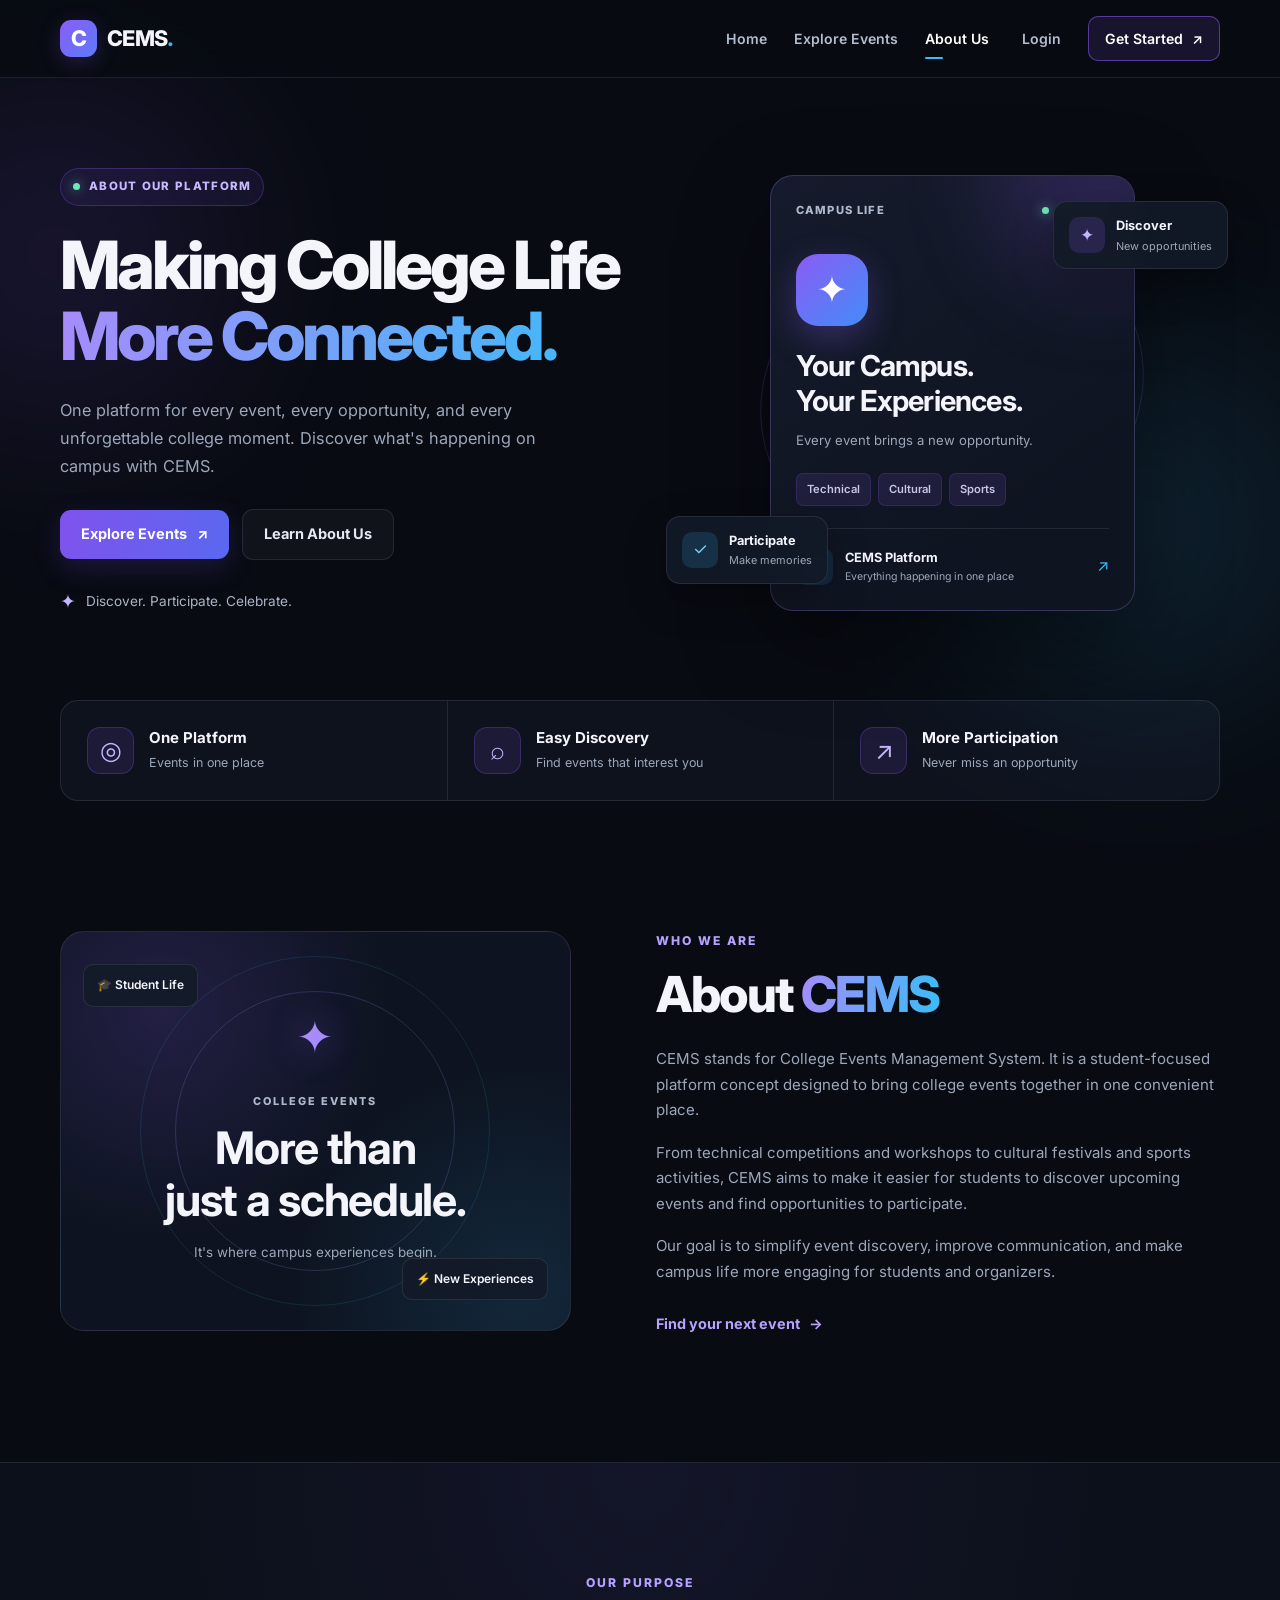
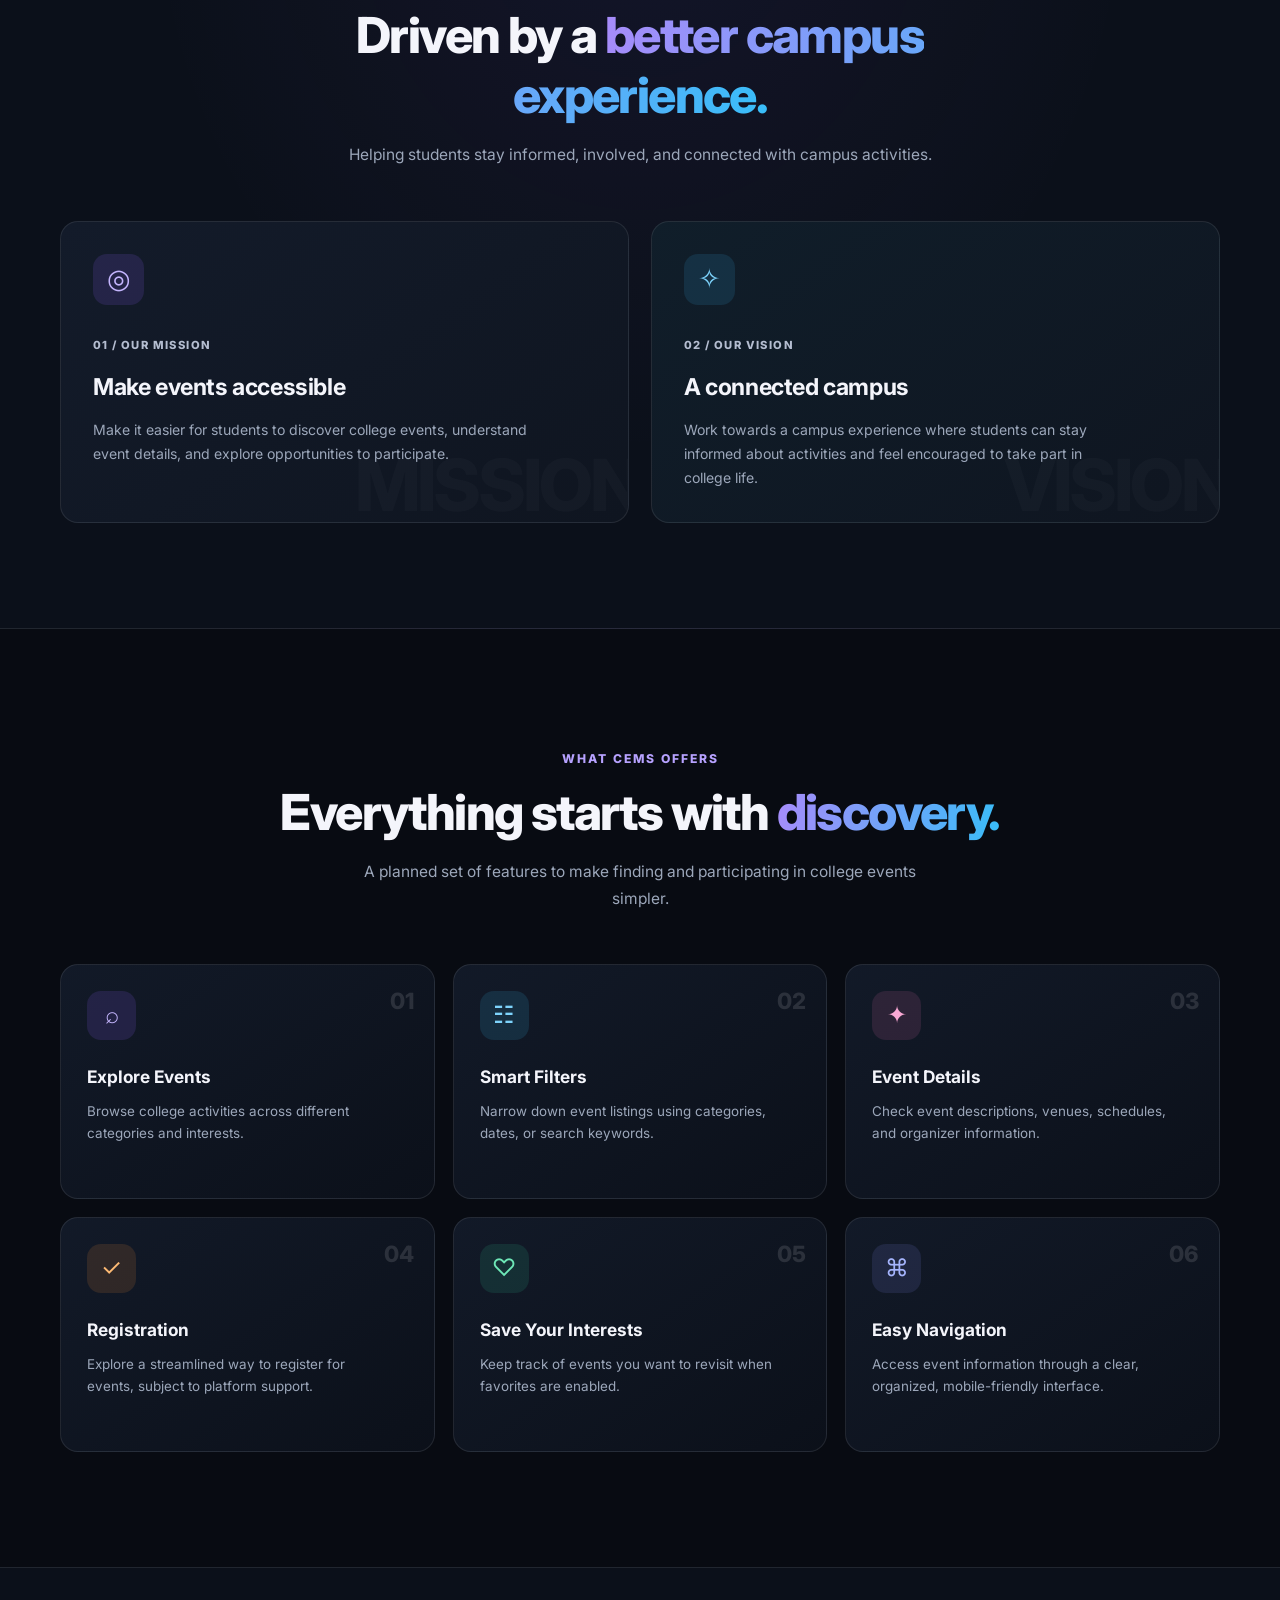
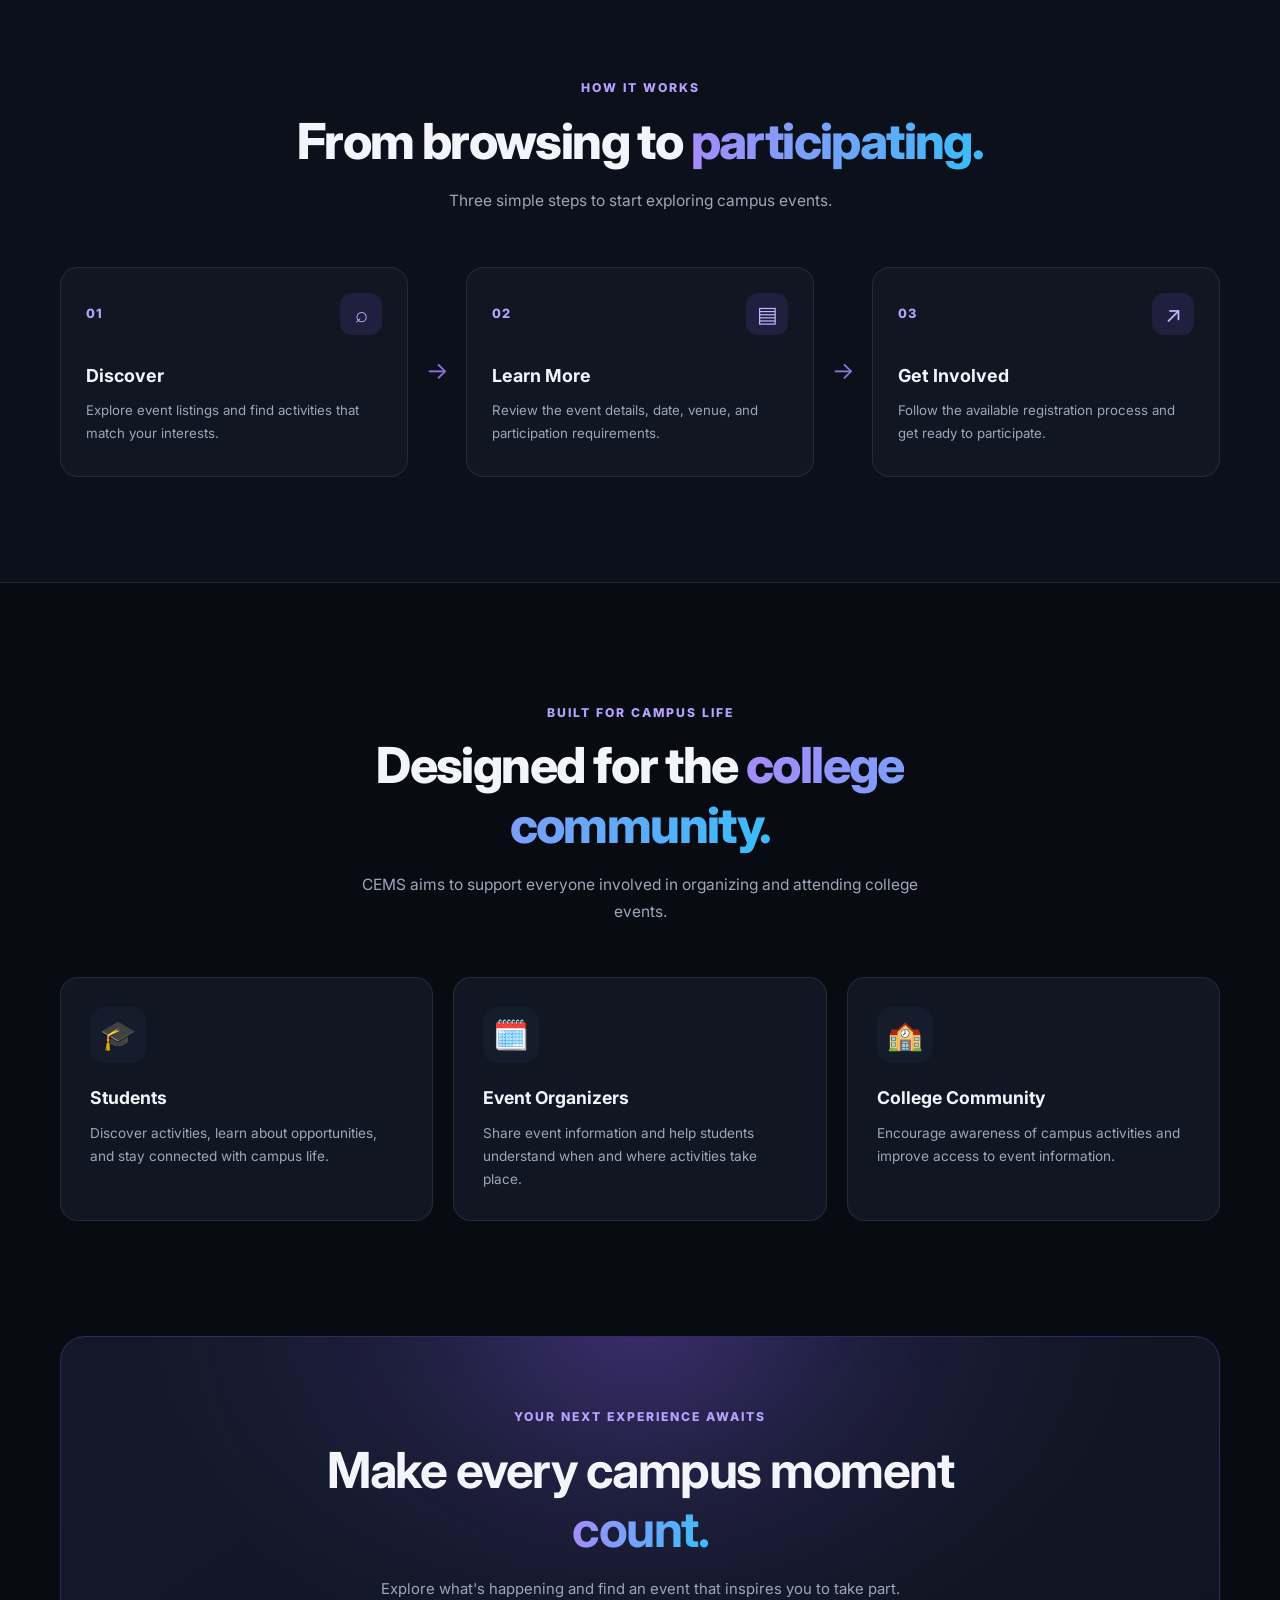
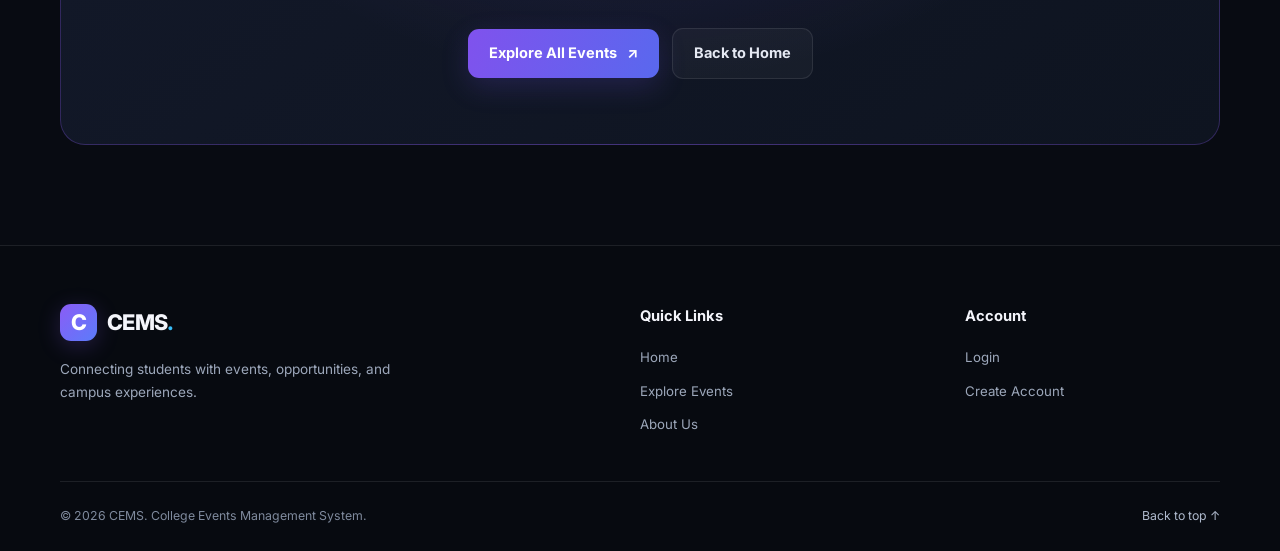
==== frontend/about.html @ 25d93b2e "Initial commit: CampusConnect CEMS" ====
<!DOCTYPE html>
<html lang="en">
<head>
    <meta charset="UTF-8">
    <meta name="viewport" content="width=device-width, initial-scale=1.0">

    <title>About Us | CEMS</title>
    <meta name="description" content="Learn about CEMS, the College Events Management System designed to make discovering and managing college events easier.">

    <link rel="preconnect" href="https://fonts.googleapis.com">
    <link rel="preconnect" href="https://fonts.gstatic.com" crossorigin>
    <link href="https://fonts.googleapis.com/css2?family=Inter:wght@400;500;600;700;800&display=swap" rel="stylesheet">

    <link rel="stylesheet" href="assets/css/about.css">
    <script src="assets/js/about.js" defer></script>
</head>

<body>

    <!-- NAVBAR -->
    <header class="navbar">
        <a href="index.html" class="brand">
            <span class="brand-icon">C</span>
            <span>CEMS<span class="brand-dot">.</span></span>
        </a>

        <button class="menu-toggle" id="menuToggle"
                aria-label="Open navigation menu"
                aria-expanded="false"
                aria-controls="navLinks">
            <span></span>
            <span></span>
            <span></span>
        </button>

        <nav class="nav-links" id="navLinks">
            <a href="index.html">Home</a>
            <a href="event.html">Explore Events</a>
            <a href="about.html" class="active">About Us</a>
            <a href="login.html" class="nav-login">Login</a>
            <a href="login.html" class="nav-register">Get Started <span>↗</span></a>
        </nav>
    </header>


    <main>

        <!-- HERO SECTION -->
        <section class="about-hero">
            <div class="hero-glow glow-one"></div>
            <div class="hero-glow glow-two"></div>

            <div class="hero-content reveal">
                <span class="eyebrow">
                    <span class="status-dot"></span>
                    ABOUT OUR PLATFORM
                </span>

                <h1>
                    Making College Life
                    <span class="gradient-text">More Connected.</span>
                </h1>

                <p>
                    One platform for every event, every opportunity,
                    and every unforgettable college moment.
                    Discover what's happening on campus with CEMS.
                </p>

                <div class="hero-buttons">
                    <a href="event.html" class="btn btn-primary">
                        Explore Events <span>↗</span>
                    </a>

                    <a href="#our-mission" class="btn btn-secondary">
                        Learn About Us
                    </a>
                </div>

                <div class="hero-note">
                    <span class="note-icon">✦</span>
                    Discover. Participate. Celebrate.
                </div>
            </div>

            <div class="hero-visual reveal">
                <div class="visual-orbit orbit-one"></div>
                <div class="visual-orbit orbit-two"></div>

                <div class="visual-main-card">
                    <div class="visual-card-top">
                        <span class="mini-label">CAMPUS LIFE</span>
                        <span class="live-badge">
                            <span></span> EXPLORE
                        </span>
                    </div>

                    <div class="visual-symbol">✦</div>

                    <h2>Your Campus.<br>Your Experiences.</h2>
                    <p>Every event brings a new opportunity.</p>

                    <div class="visual-tags">
                        <span>Technical</span>
                        <span>Cultural</span>
                        <span>Sports</span>
                    </div>

                    <div class="visual-card-bottom">
                        <span class="bottom-icon">C</span>
                        <div>
                            <strong>CEMS Platform</strong>
                            <small>Everything happening in one place</small>
                        </div>
                        <span class="bottom-arrow">↗</span>
                    </div>
                </div>

                <div class="floating-card float-top">
                    <span class="floating-icon purple">✦</span>
                    <div>
                        <strong>Discover</strong>
                        <small>New opportunities</small>
                    </div>
                </div>

                <div class="floating-card float-bottom">
                    <span class="floating-icon blue">✓</span>
                    <div>
                        <strong>Participate</strong>
                        <small>Make memories</small>
                    </div>
                </div>
            </div>
        </section>


        <!-- QUICK HIGHLIGHTS -->
        <section class="highlights section-container">
            <div class="highlight-item reveal">
                <span class="highlight-icon">◎</span>
                <div>
                    <h3>One Platform</h3>
                    <p>Events in one place</p>
                </div>
            </div>

            <div class="highlight-item reveal">
                <span class="highlight-icon">⌕</span>
                <div>
                    <h3>Easy Discovery</h3>
                    <p>Find events that interest you</p>
                </div>
            </div>

            <div class="highlight-item reveal">
                <span class="highlight-icon">↗</span>
                <div>
                    <h3>More Participation</h3>
                    <p>Never miss an opportunity</p>
                </div>
            </div>
        </section>


        <!-- ABOUT THE PROJECT -->
        <section class="section-container project-section" id="our-mission">
            <div class="project-visual reveal">
                <div class="project-illustration">
                    <div class="illustration-circle circle-a"></div>
                    <div class="illustration-circle circle-b"></div>

                    <div class="illustration-content">
                        <span class="illustration-star">✦</span>
                        <span class="illustration-label">COLLEGE EVENTS</span>
                        <h3>More than<br>just a schedule.</h3>
                        <p>It's where campus experiences begin.</p>
                    </div>

                    <div class="illustration-chip chip-one">🎓 Student Life</div>
                    <div class="illustration-chip chip-two">⚡ New Experiences</div>
                </div>
            </div>

            <div class="project-copy reveal">
                <span class="section-label">WHO WE ARE</span>
                <h2>About <span class="gradient-text">CEMS</span></h2>

                <p>
                    CEMS stands for College Events Management System.
                    It is a student-focused platform concept designed
                    to bring college events together in one convenient place.
                </p>

                <p>
                    From technical competitions and workshops to cultural
                    festivals and sports activities, CEMS aims to make it
                    easier for students to discover upcoming events and
                    find opportunities to participate.
                </p>

                <p>
                    Our goal is to simplify event discovery, improve
                    communication, and make campus life more engaging
                    for students and organizers.
                </p>

                <a href="event.html" class="text-link">
                    Find your next event <span>→</span>
                </a>
            </div>
        </section>


        <!-- MISSION AND VISION -->
        <section class="purpose-section">
            <div class="section-container">
                <div class="section-heading reveal">
                    <span class="section-label">OUR PURPOSE</span>
                    <h2>Driven by a <span class="gradient-text">better campus experience.</span></h2>
                    <p>
                        Helping students stay informed, involved,
                        and connected with campus activities.
                    </p>
                </div>

                <div class="purpose-grid">
                    <article class="purpose-card reveal">
                        <div class="purpose-icon mission-icon">◎</div>
                        <span class="card-kicker">01 / OUR MISSION</span>
                        <h3>Make events accessible</h3>
                        <p>
                            Make it easier for students to discover college
                            events, understand event details, and explore
                            opportunities to participate.
                        </p>
                        <div class="card-decoration">MISSION</div>
                    </article>

                    <article class="purpose-card vision-card reveal">
                        <div class="purpose-icon vision-icon">✧</div>
                        <span class="card-kicker">02 / OUR VISION</span>
                        <h3>A connected campus</h3>
                        <p>
                            Work towards a campus experience where students
                            can stay informed about activities and feel
                            encouraged to take part in college life.
                        </p>
                        <div class="card-decoration">VISION</div>
                    </article>
                </div>
            </div>
        </section>


        <!-- FEATURES -->
        <section class="section-container features-section">
            <div class="section-heading reveal">
                <span class="section-label">WHAT CEMS OFFERS</span>
                <h2>Everything starts with <span class="gradient-text">discovery.</span></h2>
                <p>
                    A planned set of features to make finding and
                    participating in college events simpler.
                </p>
            </div>

            <div class="features-grid">

                <article class="feature-card reveal">
                    <div class="feature-icon icon-purple">⌕</div>
                    <h3>Explore Events</h3>
                    <p>
                        Browse college activities across different
                        categories and interests.
                    </p>
                    <span class="feature-number">01</span>
                </article>

                <article class="feature-card reveal">
                    <div class="feature-icon icon-blue">☷</div>
                    <h3>Smart Filters</h3>
                    <p>
                        Narrow down event listings using categories,
                        dates, or search keywords.
                    </p>
                    <span class="feature-number">02</span>
                </article>

                <article class="feature-card reveal">
                    <div class="feature-icon icon-pink">✦</div>
                    <h3>Event Details</h3>
                    <p>
                        Check event descriptions, venues, schedules,
                        and organizer information.
                    </p>
                    <span class="feature-number">03</span>
                </article>

                <article class="feature-card reveal">
                    <div class="feature-icon icon-orange">✓</div>
                    <h3>Registration</h3>
                    <p>
                        Explore a streamlined way to register for
                        events, subject to platform support.
                    </p>
                    <span class="feature-number">04</span>
                </article>

                <article class="feature-card reveal">
                    <div class="feature-icon icon-green">♡</div>
                    <h3>Save Your Interests</h3>
                    <p>
                        Keep track of events you want to revisit
                        when favorites are enabled.
                    </p>
                    <span class="feature-number">05</span>
                </article>

                <article class="feature-card reveal">
                    <div class="feature-icon icon-violet">⌘</div>
                    <h3>Easy Navigation</h3>
                    <p>
                        Access event information through a clear,
                        organized, mobile-friendly interface.
                    </p>
                    <span class="feature-number">06</span>
                </article>

            </div>
        </section>


        <!-- HOW IT WORKS -->
        <section class="how-section">
            <div class="section-container">
                <div class="section-heading reveal">
                    <span class="section-label">HOW IT WORKS</span>
                    <h2>From browsing to <span class="gradient-text">participating.</span></h2>
                    <p>Three simple steps to start exploring campus events.</p>
                </div>

                <div class="steps-grid">
                    <article class="step-card reveal">
                        <div class="step-top">
                            <span class="step-number">01</span>
                            <span class="step-icon">⌕</span>
                        </div>
                        <h3>Discover</h3>
                        <p>Explore event listings and find activities that match your interests.</p>
                    </article>

                    <div class="step-connector">→</div>

                    <article class="step-card reveal">
                        <div class="step-top">
                            <span class="step-number">02</span>
                            <span class="step-icon">▤</span>
                        </div>
                        <h3>Learn More</h3>
                        <p>Review the event details, date, venue, and participation requirements.</p>
                    </article>

                    <div class="step-connector">→</div>

                    <article class="step-card reveal">
                        <div class="step-top">
                            <span class="step-number">03</span>
                            <span class="step-icon">↗</span>
                        </div>
                        <h3>Get Involved</h3>
                        <p>Follow the available registration process and get ready to participate.</p>
                    </article>
                </div>
            </div>
        </section>


        <!-- WHO BENEFITS -->
        <section class="section-container audience-section">
            <div class="section-heading reveal">
                <span class="section-label">BUILT FOR CAMPUS LIFE</span>
                <h2>Designed for the <span class="gradient-text">college community.</span></h2>
                <p>
                    CEMS aims to support everyone involved in
                    organizing and attending college events.
                </p>
            </div>

            <div class="audience-grid">
                <article class="audience-card reveal">
                    <div class="audience-emoji">🎓</div>
                    <h3>Students</h3>
                    <p>
                        Discover activities, learn about opportunities,
                        and stay connected with campus life.
                    </p>
                </article>

                <article class="audience-card reveal">
                    <div class="audience-emoji">🗓️</div>
                    <h3>Event Organizers</h3>
                    <p>
                        Share event information and help students
                        understand when and where activities take place.
                    </p>
                </article>

                <article class="audience-card reveal">
                    <div class="audience-emoji">🏫</div>
                    <h3>College Community</h3>
                    <p>
                        Encourage awareness of campus activities
                        and improve access to event information.
                    </p>
                </article>
            </div>
        </section>


        <!-- CTA -->
        <section class="cta-section section-container reveal">
            <div class="cta-glow"></div>

            <div class="cta-content">
                <span class="section-label">YOUR NEXT EXPERIENCE AWAITS</span>
                <h2>Make every campus moment <span class="gradient-text">count.</span></h2>
                <p>
                    Explore what's happening and find an event
                    that inspires you to take part.
                </p>

                <div class="hero-buttons">
                    <a href="event.html" class="btn btn-primary">
                        Explore All Events <span>↗</span>
                    </a>
                    <a href="index.html" class="btn btn-secondary">
                        Back to Home
                    </a>
                </div>
            </div>
        </section>

    </main>


    <!-- FOOTER -->
    <footer class="footer">
        <div class="footer-main">
            <div class="footer-brand">
                <a href="index.html" class="brand">
                    <span class="brand-icon">C</span>
                    <span>CEMS<span class="brand-dot">.</span></span>
                </a>

                <p>
                    Connecting students with events,
                    opportunities, and campus experiences.
                </p>
            </div>

            <div class="footer-links">
                <h4>Quick Links</h4>
                <a href="index.html">Home</a>
                <a href="event.html">Explore Events</a>
                <a href="about.html">About Us</a>
            </div>

            <div class="footer-links">
                <h4>Account</h4>
                <a href="login.html">Login</a>
                <a href="login.html">Create Account</a>
            </div>
        </div>

        <div class="footer-bottom">
            <p>© <span id="currentYear"></span> CEMS. College Events Management System.</p>
            <a href="#top" id="backToTop">Back to top ↑</a>
        </div>
    </footer>

</body>
</html>
---- frontend/assets/css/about.css ----
/* ========================================
   CEMS ABOUT PAGE
   Theme: Dark + Purple + Blue
======================================== */

:root {
    --bg: #080b12;
    --surface: #101622;
    --surface-light: #151d2c;
    --border: rgba(255, 255, 255, 0.09);
    --text: #f4f5fb;
    --muted: #9ca7ba;
    --accent: #8b5cf6;
    --accent-blue: #38bdf8;
    --radius: 18px;
    --container: 1160px;
}

* {
    margin: 0;
    padding: 0;
    box-sizing: border-box;
}

html {
    scroll-behavior: smooth;
    scroll-padding-top: 90px;
}

body {
    font-family: "Inter", sans-serif;
    background: var(--bg);
    color: var(--text);
    line-height: 1.7;
    overflow-x: hidden;
}

body.menu-open {
    overflow: hidden;
}

a {
    color: inherit;
    text-decoration: none;
}

button,
a {
    -webkit-tap-highlight-color: transparent;
}

button {
    font: inherit;
}

::selection {
    background: var(--accent);
    color: white;
}

.section-container {
    width: min(var(--container), calc(100% - 48px));
    margin-inline: auto;
}

.gradient-text {
    background: linear-gradient(100deg, #a78bfa, #38bdf8);
    -webkit-background-clip: text;
    background-clip: text;
    color: transparent;
}

.section-label {
    display: inline-block;
    color: #b7a2ff;
    font-size: 0.76rem;
    font-weight: 800;
    letter-spacing: 2px;
    text-transform: uppercase;
    margin-bottom: 13px;
}

.section-heading {
    max-width: 760px;
    margin: 0 auto 52px;
    text-align: center;
}

.section-heading h2,
.project-copy h2 {
    font-size: clamp(2rem, 4vw, 3.1rem);
    line-height: 1.2;
    letter-spacing: -1.6px;
    font-weight: 800;
}

.section-heading > p {
    color: var(--muted);
    max-width: 610px;
    margin: 17px auto 0;
    font-size: 0.97rem;
}

/* ========================================
   NAVBAR
======================================== */

.navbar {
    min-height: 78px;
    padding: 14px max(24px, calc((100% - var(--container)) / 2));
    display: flex;
    align-items: center;
    justify-content: space-between;
    gap: 30px;
    background: rgba(8, 11, 18, 0.91);
    border-bottom: 1px solid var(--border);
    position: sticky;
    top: 0;
    z-index: 1000;
    backdrop-filter: blur(18px);
}

.brand {
    display: inline-flex;
    align-items: center;
    gap: 10px;
    font-size: 1.35rem;
    font-weight: 800;
    letter-spacing: -0.7px;
    white-space: nowrap;
}

.brand-icon {
    width: 37px;
    height: 37px;
    display: grid;
    place-items: center;
    border-radius: 11px;
    color: white;
    background: linear-gradient(135deg, var(--accent), #5b7cfa);
    box-shadow: 0 5px 22px rgba(139, 92, 246, 0.22);
}

.brand-dot {
    color: var(--accent-blue);
}

.nav-links {
    display: flex;
    align-items: center;
    gap: 27px;
}

.nav-links > a {
    color: #b3bdce;
    font-size: 0.88rem;
    font-weight: 600;
    transition: color 0.25s ease;
}

.nav-links > a:hover,
.nav-links > a.active {
    color: white;
}

.nav-links > a.active {
    position: relative;
}

.nav-links > a.active::after {
    content: "";
    position: absolute;
    height: 2px;
    width: 18px;
    background: var(--accent-blue);
    bottom: -9px;
    left: 0;
    border-radius: 5px;
}

.nav-links .nav-login {
    padding-left: 6px;
}

.nav-links .nav-register {
    padding: 10px 16px;
    color: white;
    border: 1px solid rgba(139, 92, 246, 0.55);
    background: rgba(139, 92, 246, 0.13);
    border-radius: 10px;
}

.nav-register span {
    margin-left: 5px;
}

.nav-links .nav-register:hover {
    background: rgba(139, 92, 246, 0.25);
}

.menu-toggle {
    display: none;
    width: 42px;
    height: 42px;
    border: 1px solid var(--border);
    border-radius: 10px;
    background: var(--surface);
    color: white;
    cursor: pointer;
}

.menu-toggle span {
    display: block;
    width: 19px;
    height: 2px;
    margin: 4px auto;
    background: white;
    border-radius: 3px;
    transition: 0.25s ease;
}

.menu-toggle[aria-expanded="true"] span:first-child {
    transform: translateY(6px) rotate(45deg);
}

.menu-toggle[aria-expanded="true"] span:nth-child(2) {
    opacity: 0;
}

.menu-toggle[aria-expanded="true"] span:last-child {
    transform: translateY(-6px) rotate(-45deg);
}

/* ========================================
   BUTTONS
======================================== */

.hero-buttons {
    display: flex;
    flex-wrap: wrap;
    align-items: center;
    gap: 13px;
}

.btn {
    min-height: 48px;
    display: inline-flex;
    align-items: center;
    justify-content: center;
    gap: 10px;
    padding: 12px 21px;
    border-radius: 11px;
    font-size: 0.91rem;
    font-weight: 700;
    transition: transform 0.25s, box-shadow 0.25s, background 0.25s;
}

.btn:hover {
    transform: translateY(-3px);
}

.btn-primary {
    color: white;
    background: linear-gradient(110deg, #8052ed, #5968ee);
    box-shadow: 0 9px 28px rgba(108, 80, 230, 0.2);
}

.btn-primary:hover {
    box-shadow: 0 12px 32px rgba(108, 80, 230, 0.35);
}

.btn-secondary {
    color: #e5e9f3;
    background: rgba(255, 255, 255, 0.035);
    border: 1px solid var(--border);
}

.btn-secondary:hover {
    background: rgba(255, 255, 255, 0.08);
}

/* ========================================
   HERO
======================================== */

.about-hero {
    width: min(var(--container), calc(100% - 48px));
    min-height: 590px;
    margin: 0 auto;
    padding: 90px 0 82px;
    display: grid;
    grid-template-columns: 1.03fr 0.97fr;
    align-items: center;
    gap: 55px;
    position: relative;
}

.hero-content {
    position: relative;
    z-index: 2;
}

.eyebrow {
    display: inline-flex;
    align-items: center;
    gap: 9px;
    padding: 8px 12px;
    margin-bottom: 24px;
    border: 1px solid rgba(139, 92, 246, 0.28);
    border-radius: 100px;
    background: rgba(139, 92, 246, 0.08);
    color: #c8b9ff;
    font-size: 0.72rem;
    letter-spacing: 1.3px;
    font-weight: 800;
}

.status-dot,
.live-badge span {
    width: 7px;
    height: 7px;
    border-radius: 50%;
    background: #6ee7b7;
    box-shadow: 0 0 12px rgba(110, 231, 183, 0.7);
}

.about-hero h1 {
    font-size: clamp(2.7rem, 5.2vw, 4.55rem);
    line-height: 1.08;
    letter-spacing: -3px;
    font-weight: 800;
}

.about-hero h1 .gradient-text {
    display: block;
}

.hero-content > p {
    max-width: 510px;
    margin: 24px 0 29px;
    color: var(--muted);
    font-size: 1.02rem;
}

.hero-note {
    display: flex;
    align-items: center;
    gap: 10px;
    margin-top: 25px;
    color: #aab4c6;
    font-size: 0.85rem;
}

.note-icon {
    color: #c4b5fd;
    font-size: 1.2rem;
}

.hero-glow {
    position: absolute;
    width: 350px;
    height: 350px;
    border-radius: 50%;
    filter: blur(100px);
    opacity: 0.13;
    pointer-events: none;
}

.glow-one {
    background: var(--accent);
    top: 0;
    left: -180px;
}

.glow-two {
    background: var(--accent-blue);
    right: -100px;
    bottom: 0;
}

/* Hero illustration */

.hero-visual {
    position: relative;
    min-height: 400px;
    display: grid;
    place-items: center;
}

.visual-orbit {
    position: absolute;
    border: 1px solid rgba(139, 92, 246, 0.22);
    border-radius: 50%;
    transform: rotate(-20deg);
}

.orbit-one {
    width: 390px;
    height: 330px;
}

.orbit-two {
    width: 330px;
    height: 410px;
    transform: rotate(36deg);
    border-color: rgba(56, 189, 248, 0.16);
}

.visual-main-card {
    width: min(100%, 365px);
    padding: 25px;
    position: relative;
    z-index: 2;
    overflow: hidden;
    border: 1px solid rgba(167, 139, 250, 0.25);
    border-radius: 23px;
    background: linear-gradient(145deg, #151b2c, #0e1420 75%);
    box-shadow: 0 30px 90px rgba(0, 0, 0, 0.4);
}

.visual-main-card::before {
    content: "";
    position: absolute;
    top: -110px;
    right: -80px;
    width: 220px;
    height: 220px;
    background: rgba(139, 92, 246, 0.2);
    border-radius: 50%;
    filter: blur(45px);
}

.visual-card-top,
.visual-card-bottom {
    display: flex;
    align-items: center;
    justify-content: space-between;
    gap: 12px;
    position: relative;
}

.mini-label {
    font-size: 0.7rem;
    font-weight: 800;
    letter-spacing: 1.3px;
    color: #aeb9cc;
}

.live-badge {
    display: inline-flex;
    align-items: center;
    gap: 7px;
    color: #8ee6c0;
    font-size: 0.65rem;
    font-weight: 800;
    letter-spacing: 0.7px;
}

.visual-symbol {
    width: 72px;
    height: 72px;
    display: grid;
    place-items: center;
    margin: 34px 0 22px;
    border-radius: 22px;
    background: linear-gradient(135deg, #8b5cf6, #438cf7);
    box-shadow: 0 12px 35px rgba(139, 92, 246, 0.3);
    color: white;
    font-size: 2.4rem;
}

.visual-main-card h2 {
    position: relative;
    font-size: 1.8rem;
    line-height: 1.23;
    letter-spacing: -0.8px;
}

.visual-main-card > p {
    position: relative;
    margin-top: 10px;
    color: var(--muted);
    font-size: 0.82rem;
}

.visual-tags {
    display: flex;
    flex-wrap: wrap;
    gap: 7px;
    margin: 22px 0;
}

.visual-tags span {
    padding: 6px 10px;
    color: #c9c5e7;
    background: rgba(139, 92, 246, 0.12);
    border: 1px solid rgba(139, 92, 246, 0.18);
    border-radius: 7px;
    font-size: 0.7rem;
    font-weight: 600;
}

.visual-card-bottom {
    padding-top: 18px;
    border-top: 1px solid var(--border);
}

.bottom-icon {
    width: 37px;
    height: 37px;
    flex-shrink: 0;
    display: grid;
    place-items: center;
    background: rgba(56, 189, 248, 0.12);
    color: var(--accent-blue);
    border-radius: 10px;
    font-weight: 800;
}

.visual-card-bottom > div {
    flex: 1;
    display: flex;
    flex-direction: column;
}

.visual-card-bottom strong {
    font-size: 0.8rem;
}

.visual-card-bottom small {
    color: var(--muted);
    font-size: 0.66rem;
    line-height: 1.5;
}

.bottom-arrow {
    color: var(--accent-blue);
}

.floating-card {
    position: absolute;
    z-index: 3;
    display: flex;
    align-items: center;
    gap: 11px;
    padding: 13px 15px;
    background: rgba(18, 25, 39, 0.96);
    border: 1px solid var(--border);
    border-radius: 14px;
    box-shadow: 0 15px 40px rgba(0, 0, 0, 0.3);
    backdrop-filter: blur(10px);
}

.float-top {
    top: 26px;
    right: -8px;
}

.float-bottom {
    bottom: 27px;
    left: -18px;
}

.floating-icon {
    width: 36px;
    height: 36px;
    display: grid;
    place-items: center;
    border-radius: 10px;
    font-size: 1.05rem;
}

.floating-icon.purple {
    background: rgba(139, 92, 246, 0.18);
    color: #c4b5fd;
}

.floating-icon.blue {
    background: rgba(56, 189, 248, 0.15);
    color: #7dd3fc;
}

.floating-card > div {
    display: flex;
    flex-direction: column;
}

.floating-card strong {
    font-size: 0.8rem;
}

.floating-card small {
    color: var(--muted);
    font-size: 0.68rem;
}

/* ========================================
   HIGHLIGHTS
======================================== */

.highlights {
    display: grid;
    grid-template-columns: repeat(3, 1fr);
    border: 1px solid var(--border);
    border-radius: var(--radius);
    background: rgba(16, 22, 34, 0.75);
    overflow: hidden;
}

.highlight-item {
    display: flex;
    align-items: center;
    gap: 15px;
    padding: 26px;
}

.highlight-item + .highlight-item {
    border-left: 1px solid var(--border);
}

.highlight-icon {
    width: 47px;
    height: 47px;
    flex-shrink: 0;
    display: grid;
    place-items: center;
    border: 1px solid rgba(139, 92, 246, 0.25);
    border-radius: 13px;
    background: rgba(139, 92, 246, 0.12);
    color: #c4b5fd;
    font-size: 1.55rem;
}

.highlight-item h3 {
    font-size: 0.94rem;
    line-height: 1.4;
}

.highlight-item p {
    margin-top: 4px;
    color: var(--muted);
    font-size: 0.78rem;
}

/* ========================================
   PROJECT / ABOUT
======================================== */

.project-section {
    display: grid;
    grid-template-columns: 0.95fr 1.05fr;
    gap: 85px;
    align-items: center;
    padding-top: 125px;
    padding-bottom: 125px;
}

.project-visual {
    min-width: 0;
}

.project-illustration {
    min-height: 400px;
    position: relative;
    overflow: hidden;
    display: flex;
    align-items: center;
    justify-content: center;
    border: 1px solid var(--border);
    border-radius: 24px;
    background:
        radial-gradient(circle at 20% 20%, rgba(139, 92, 246, 0.17), transparent 45%),
        radial-gradient(circle at 90% 90%, rgba(56, 189, 248, 0.12), transparent 40%),
        #0d1320;
}

.illustration-circle {
    position: absolute;
    border-radius: 50%;
    border: 1px solid rgba(167, 139, 250, 0.2);
}

.circle-a {
    width: 280px;
    height: 280px;
}

.circle-b {
    width: 350px;
    height: 350px;
    border-color: rgba(56, 189, 248, 0.13);
}

.illustration-content {
    position: relative;
    z-index: 1;
    text-align: center;
    padding: 25px;
}

.illustration-star {
    display: block;
    margin-bottom: 17px;
    font-size: 2.8rem;
    color: #a78bfa;
    text-shadow: 0 0 35px rgba(139, 92, 246, 0.6);
}

.illustration-label {
    display: block;
    margin-bottom: 13px;
    color: #aeb9cc;
    font-size: 0.68rem;
    font-weight: 800;
    letter-spacing: 2px;
}

.illustration-content h3 {
    font-size: clamp(2rem, 4vw, 2.8rem);
    line-height: 1.15;
    letter-spacing: -1.3px;
}

.illustration-content p {
    color: var(--muted);
    font-size: 0.84rem;
    margin-top: 15px;
}

.illustration-chip {
    position: absolute;
    z-index: 2;
    padding: 10px 13px;
    border-radius: 10px;
    border: 1px solid var(--border);
    background: rgba(19, 27, 42, 0.95);
    font-size: 0.75rem;
    font-weight: 600;
}

.chip-one {
    top: 32px;
    left: 22px;
}

.chip-two {
    bottom: 30px;
    right: 22px;
}

.project-copy h2 {
    margin-bottom: 22px;
}

.project-copy > p {
    margin-bottom: 17px;
    color: var(--muted);
    font-size: 0.94rem;
}

.text-link {
    display: inline-flex;
    align-items: center;
    gap: 9px;
    margin-top: 10px;
    color: #b7a2ff;
    font-weight: 700;
    font-size: 0.9rem;
}

.text-link span {
    transition: transform 0.25s;
}

.text-link:hover span {
    transform: translateX(5px);
}

/* ========================================
   MISSION AND VISION
======================================== */

.purpose-section {
    padding: 105px 0;
    border-top: 1px solid var(--border);
    border-bottom: 1px solid var(--border);
    background:
        radial-gradient(ellipse at 50% 0%, rgba(139, 92, 246, 0.07), transparent 55%),
        #0b101a;
}

.purpose-grid {
    display: grid;
    grid-template-columns: repeat(2, 1fr);
    gap: 22px;
}

.purpose-card {
    position: relative;
    min-height: 285px;
    padding: 32px;
    overflow: hidden;
    border: 1px solid var(--border);
    border-radius: var(--radius);
    background: linear-gradient(145deg, #131b2a, #0f1520);
}

.vision-card {
    background: linear-gradient(145deg, #101e2a, #0f1520);
}

.purpose-icon {
    width: 51px;
    height: 51px;
    display: grid;
    place-items: center;
    margin-bottom: 25px;
    border-radius: 14px;
    font-size: 1.7rem;
}

.mission-icon {
    background: rgba(139, 92, 246, 0.15);
    color: #c4b5fd;
}

.vision-icon {
    background: rgba(56, 189, 248, 0.12);
    color: #7dd3fc;
}

.card-kicker {
    color: #b4bdd0;
    font-size: 0.7rem;
    font-weight: 800;
    letter-spacing: 1.4px;
}

.purpose-card h3 {
    margin: 11px 0;
    font-size: 1.45rem;
    letter-spacing: -0.4px;
}

.purpose-card p {
    max-width: 440px;
    color: var(--muted);
    font-size: 0.88rem;
}

.card-decoration {
    position: absolute;
    right: -12px;
    bottom: -24px;
    color: rgba(255, 255, 255, 0.025);
    font-size: 4.5rem;
    font-weight: 800;
    letter-spacing: -3px;
    pointer-events: none;
}

/* ========================================
   FEATURES
======================================== */

.features-section {
    padding-top: 115px;
    padding-bottom: 115px;
}

.features-grid {
    display: grid;
    grid-template-columns: repeat(3, 1fr);
    gap: 18px;
}

.feature-card {
    min-height: 235px;
    position: relative;
    padding: 26px;
    overflow: hidden;
    border: 1px solid var(--border);
    border-radius: var(--radius);
    background: linear-gradient(145deg, rgba(19, 27, 42, 0.95), rgba(12, 17, 27, 0.95));
    transition: transform 0.25s, border-color 0.25s, background 0.25s;
}

.feature-card:hover {
    transform: translateY(-5px);
    border-color: rgba(139, 92, 246, 0.42);
    background: linear-gradient(145deg, #171e31, #101622);
}

.feature-icon {
    width: 49px;
    height: 49px;
    display: grid;
    place-items: center;
    margin-bottom: 22px;
    border-radius: 14px;
    font-size: 1.5rem;
}

.icon-purple {
    background: rgba(139, 92, 246, 0.15);
    color: #c4b5fd;
}

.icon-blue {
    background: rgba(56, 189, 248, 0.13);
    color: #7dd3fc;
}

.icon-pink {
    background: rgba(244, 114, 182, 0.12);
    color: #f9a8d4;
}

.icon-orange {
    background: rgba(251, 146, 60, 0.13);
    color: #fdba74;
}

.icon-green {
    background: rgba(52, 211, 153, 0.12);
    color: #6ee7b7;
}

.icon-violet {
    background: rgba(129, 140, 248, 0.13);
    color: #a5b4fc;
}

.feature-card h3 {
    margin-bottom: 8px;
    font-size: 1.08rem;
}

.feature-card p {
    max-width: 300px;
    color: var(--muted);
    font-size: 0.84rem;
}

.feature-number {
    position: absolute;
    top: 17px;
    right: 20px;
    color: rgba(255, 255, 255, 0.12);
    font-size: 1.4rem;
    font-weight: 800;
}

/* ========================================
   HOW IT WORKS
======================================== */

.how-section {
    padding: 105px 0;
    border-top: 1px solid var(--border);
    border-bottom: 1px solid var(--border);
    background: #0b101a;
}

.steps-grid {
    display: grid;
    grid-template-columns: 1fr auto 1fr auto 1fr;
    gap: 18px;
    align-items: center;
}

.step-card {
    min-height: 210px;
    padding: 25px;
    border: 1px solid var(--border);
    border-radius: var(--radius);
    background: var(--surface);
}

.step-top {
    display: flex;
    justify-content: space-between;
    align-items: center;
    margin-bottom: 26px;
}

.step-number {
    color: #b7a2ff;
    font-size: 0.8rem;
    font-weight: 800;
    letter-spacing: 1px;
}

.step-icon {
    width: 42px;
    height: 42px;
    display: grid;
    place-items: center;
    color: #c4b5fd;
    background: rgba(139, 92, 246, 0.13);
    border-radius: 12px;
    font-size: 1.4rem;
}

.step-card h3 {
    margin-bottom: 8px;
    font-size: 1.12rem;
}

.step-card p {
    color: var(--muted);
    font-size: 0.83rem;
}

.step-connector {
    color: #8b72d9;
    font-size: 1.5rem;
}

/* ========================================
   AUDIENCE
======================================== */

.audience-section {
    padding-top: 115px;
    padding-bottom: 115px;
}

.audience-grid {
    display: grid;
    grid-template-columns: repeat(3, 1fr);
    gap: 20px;
}

.audience-card {
    padding: 29px;
    border: 1px solid var(--border);
    border-radius: var(--radius);
    background: var(--surface);
    transition: transform 0.25s, border-color 0.25s;
}

.audience-card:hover {
    transform: translateY(-4px);
    border-color: rgba(56, 189, 248, 0.3);
}

.audience-emoji {
    width: 56px;
    height: 56px;
    display: grid;
    place-items: center;
    margin-bottom: 20px;
    border-radius: 15px;
    background: var(--surface-light);
    font-size: 1.8rem;
}

.audience-card h3 {
    margin-bottom: 9px;
    font-size: 1.1rem;
}

.audience-card p {
    color: var(--muted);
    font-size: 0.85rem;
}

/* ========================================
   CTA
======================================== */

.cta-section {
    position: relative;
    overflow: hidden;
    margin-bottom: 100px;
    padding: 65px 30px;
    text-align: center;
    border: 1px solid rgba(139, 92, 246, 0.28);
    border-radius: 25px;
    background:
        radial-gradient(ellipse at 50% 0%, rgba(139, 92, 246, 0.18), transparent 60%),
        linear-gradient(145deg, #13192a, #0e1420);
}

.cta-glow {
    position: absolute;
    width: 280px;
    height: 280px;
    border-radius: 50%;
    top: -220px;
    left: calc(50% - 140px);
    background: var(--accent);
    filter: blur(100px);
    opacity: 0.3;
}

.cta-content {
    position: relative;
    z-index: 1;
}

.cta-content h2 {
    max-width: 760px;
    margin: 0 auto;
    font-size: clamp(2rem, 4.5vw, 3.1rem);
    line-height: 1.2;
    letter-spacing: -1.5px;
}

.cta-content > p {
    max-width: 570px;
    margin: 17px auto 26px;
    color: var(--muted);
    font-size: 0.93rem;
}

.cta-content .hero-buttons {
    justify-content: center;
}

/* ========================================
   FOOTER
======================================== */

.footer {
    padding: 58px 24px 0;
    border-top: 1px solid var(--border);
    background: #070a10;
}

.footer-main {
    width: min(var(--container), 100%);
    margin: 0 auto;
    display: grid;
    grid-template-columns: 2fr 1fr 1fr;
    gap: 70px;
    padding-bottom: 45px;
}

.footer-brand p {
    max-width: 330px;
    margin-top: 17px;
    color: var(--muted);
    font-size: 0.85rem;
}

.footer-links {
    display: flex;
    flex-direction: column;
    align-items: flex-start;
    gap: 11px;
}

.footer-links h4 {
    margin-bottom: 6px;
    font-size: 0.92rem;
}

.footer-links a {
    color: var(--muted);
    font-size: 0.83rem;
    transition: color 0.2s;
}

.footer-links a:hover,
.footer-bottom a:hover {
    color: #c4b5fd;
}

.footer-bottom {
    width: min(var(--container), 100%);
    min-height: 70px;
    margin: 0 auto;
    display: flex;
    align-items: center;
    justify-content: space-between;
    gap: 18px;
    border-top: 1px solid var(--border);
    color: #7f8a9d;
    font-size: 0.77rem;
}

.footer-bottom a {
    color: #aeb9cc;
    white-space: nowrap;
}

/* ========================================
   SCROLL REVEAL ANIMATIONS
======================================== */

.reveal {
    opacity: 0;
    transform: translateY(22px);
    transition: opacity 0.65s ease, transform 0.65s ease;
}

.reveal.visible {
    opacity: 1;
    transform: translateY(0);
}

@media (prefers-reduced-motion: reduce) {
    *,
    *::before,
    *::after {
        scroll-behavior: auto !important;
        animation-duration: 0.01ms !important;
        animation-iteration-count: 1 !important;
        transition-duration: 0.01ms !important;
    }

    .reveal {
        opacity: 1;
        transform: none;
    }
}

/* ========================================
   TABLET
======================================== */

@media (max-width: 1000px) {
    .navbar {
        gap: 15px;
    }

    .nav-links {
        gap: 17px;
    }

    .about-hero {
        gap: 25px;
    }

    .about-hero h1 {
        font-size: clamp(2.6rem, 5.3vw, 3.8rem);
    }

    .project-section {
        gap: 40px;
    }

    .highlight-item {
        padding: 22px 17px;
    }

    .steps-grid {
        gap: 12px;
    }

    .step-connector {
        font-size: 1.1rem;
    }
}

/* ========================================
   MOBILE NAVIGATION
======================================== */

@media (max-width: 760px) {
    .navbar {
        min-height: 70px;
        padding: 12px 20px;
    }

    .menu-toggle {
        display: block;
        position: relative;
        z-index: 1002;
    }

    .nav-links {
        position: fixed;
        top: 69px;
        left: 0;
        right: 0;
        z-index: 1001;
        display: flex;
        flex-direction: column;
        align-items: stretch;
        gap: 0;
        padding: 12px 20px 24px;
        background: rgba(8, 11, 18, 0.98);
        border-bottom: 1px solid var(--border);
        box-shadow: 0 20px 40px rgba(0, 0, 0, 0.35);
        max-height: calc(100dvh - 69px);
        overflow-y: auto;
        visibility: hidden;
        opacity: 0;
        transform: translateY(-10px);
        pointer-events: none;
        transition: opacity 0.25s, transform 0.25s, visibility 0.25s;
    }

    .nav-links.open {
        visibility: visible;
        opacity: 1;
        transform: translateY(0);
        pointer-events: auto;
    }

    .nav-links > a {
        padding: 14px 7px;
        border-bottom: 1px solid rgba(255, 255, 255, 0.055);
    }

    .nav-links > a.active::after {
        display: none;
    }

    .nav-links .nav-login {
        padding-left: 7px;
    }

    .nav-links .nav-register {
        margin-top: 15px;
        text-align: center;
        border: 1px solid rgba(139, 92, 246, 0.4);
    }

    .section-container,
    .about-hero {
        width: calc(100% - 36px);
    }

    .about-hero {
        padding-top: 65px;
        padding-bottom: 60px;
        grid-template-columns: 1fr;
        gap: 40px;
    }

    .about-hero h1 {
        font-size: clamp(2.6rem, 10vw, 4rem);
        letter-spacing: -2px;
    }

    .hero-content > p {
        font-size: 0.94rem;
    }

    .hero-visual {
        min-height: 400px;
    }

    .visual-main-card {
        width: min(365px, calc(100% - 28px));
    }

    .float-top {
        right: 0;
    }

    .float-bottom {
        left: 0;
    }

    .highlights {
        grid-template-columns: 1fr;
    }

    .highlight-item {
        padding: 19px;
    }

    .highlight-item + .highlight-item {
        border-left: none;
        border-top: 1px solid var(--border);
    }

    .project-section {
        grid-template-columns: 1fr;
        gap: 38px;
        padding-top: 85px;
        padding-bottom: 85px;
    }

    .project-illustration {
        min-height: 350px;
    }

    .purpose-section,
    .how-section {
        padding: 80px 0;
    }

    .section-heading {
        margin-bottom: 35px;
    }

    .purpose-grid {
        grid-template-columns: 1fr;
    }

    .purpose-card {
        min-height: 255px;
        padding: 26px;
    }

    .features-section,
    .audience-section {
        padding-top: 85px;
        padding-bottom: 85px;
    }

    .features-grid {
        grid-template-columns: repeat(2, minmax(0, 1fr));
        gap: 13px;
    }

    .feature-card {
        min-height: 240px;
        padding: 20px;
    }

    .feature-card h3 {
        font-size: 0.98rem;
    }

    .feature-card p {
        font-size: 0.8rem;
    }

    .steps-grid {
        grid-template-columns: 1fr;
        gap: 13px;
    }

    .step-card {
        min-height: auto;
    }

    .step-top {
        margin-bottom: 17px;
    }

    .step-connector {
        display: none;
    }

    .audience-grid {
        grid-template-columns: 1fr;
        gap: 14px;
    }

    .audience-card {
        padding: 24px;
    }

    .cta-section {
        width: calc(100% - 36px);
        margin-bottom: 70px;
        padding: 50px 20px;
    }

    .footer-main {
        grid-template-columns: 1fr 1fr;
        gap: 35px 22px;
    }

    .footer-brand {
        grid-column: 1 / -1;
    }

    .footer-bottom {
        padding: 17px 0;
        flex-direction: column;
        align-items: flex-start;
        justify-content: center;
        gap: 8px;
    }
}

/* ========================================
   SMALL MOBILE
======================================== */

@media (max-width: 420px) {
    .section-container,
    .about-hero {
        width: calc(100% - 30px);
    }

    .navbar {
        padding-inline: 15px;
    }

    .brand {
        font-size: 1.2rem;
    }

    .about-hero h1 {
        font-size: 2.55rem;
    }

    .hero-buttons {
        align-items: stretch;
        flex-direction: column;
    }

    .hero-buttons .btn {
        width: 100%;
    }

    .hero-visual {
        min-height: 370px;
    }

    .visual-main-card {
        padding: 20px;
    }

    .visual-main-card h2 {
        font-size: 1.6rem;
    }

    .floating-card {
        padding: 10px;
    }

    .floating-card strong {
        font-size: 0.72rem;
    }

    .floating-card small {
        font-size: 0.62rem;
    }

    .project-illustration {
        min-height: 320px;
    }

    .illustration-chip {
        padding: 8px 9px;
        font-size: 0.65rem;
    }

    .features-grid {
        grid-template-columns: 1fr;
    }

    .feature-card {
        min-height: auto;
        padding: 23px;
    }

    .feature-card p {
        max-width: 100%;
    }

    .cta-section {
        width: calc(100% - 30px);
    }

    .footer {
        padding-inline: 18px;
    }

    .footer-main {
        gap: 30px 15px;
    }
}
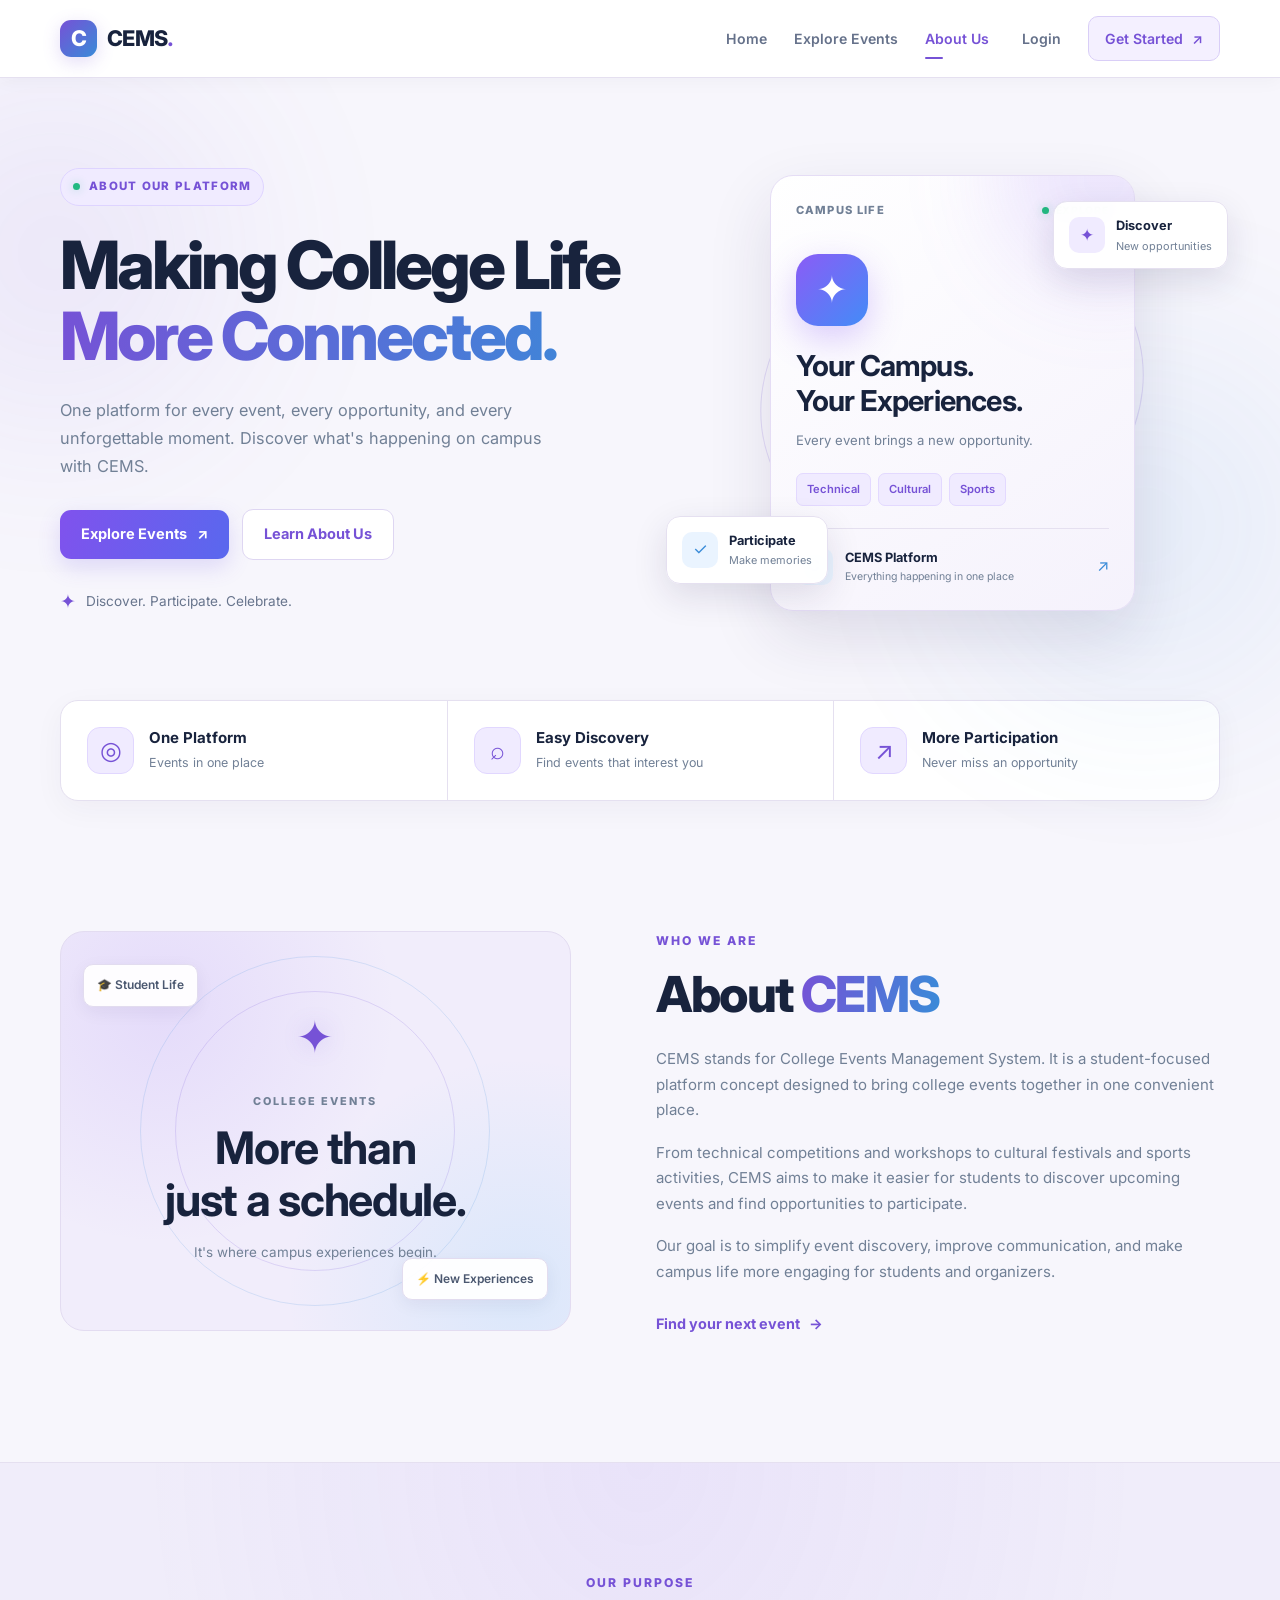
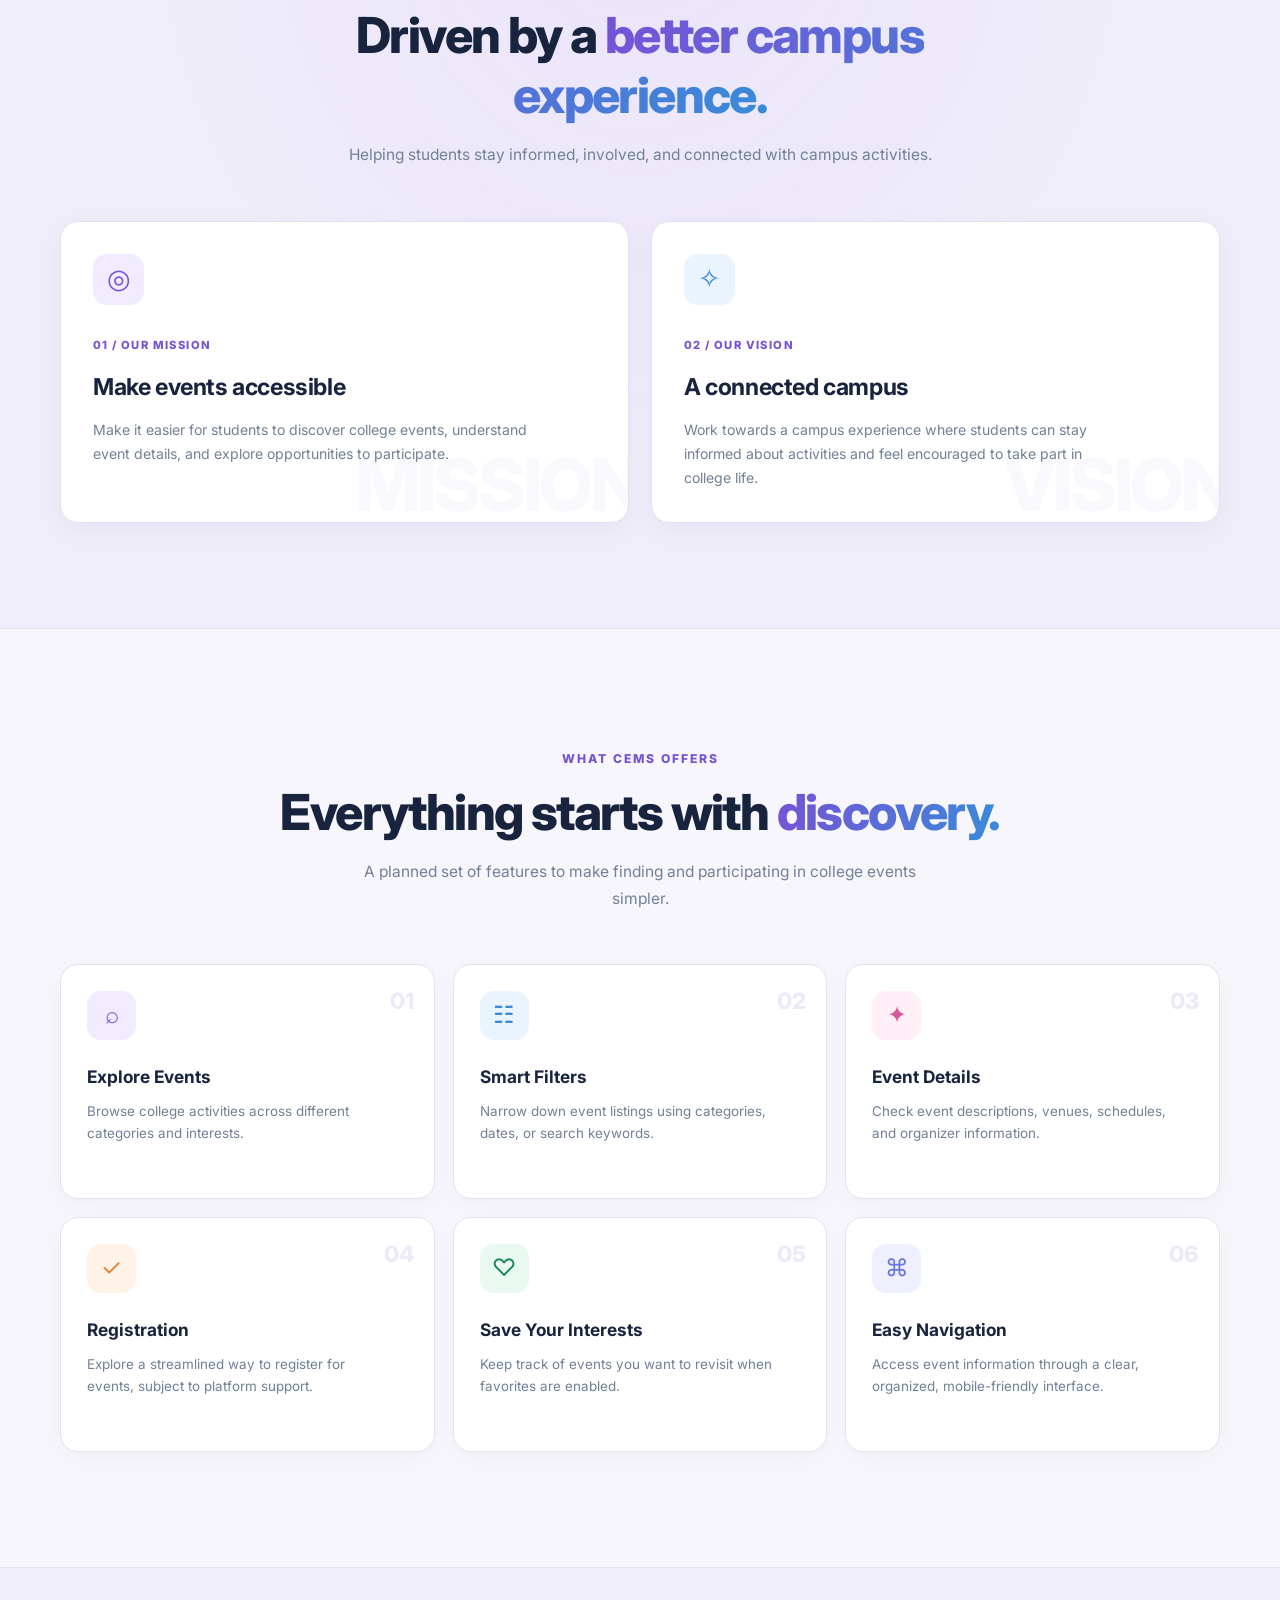
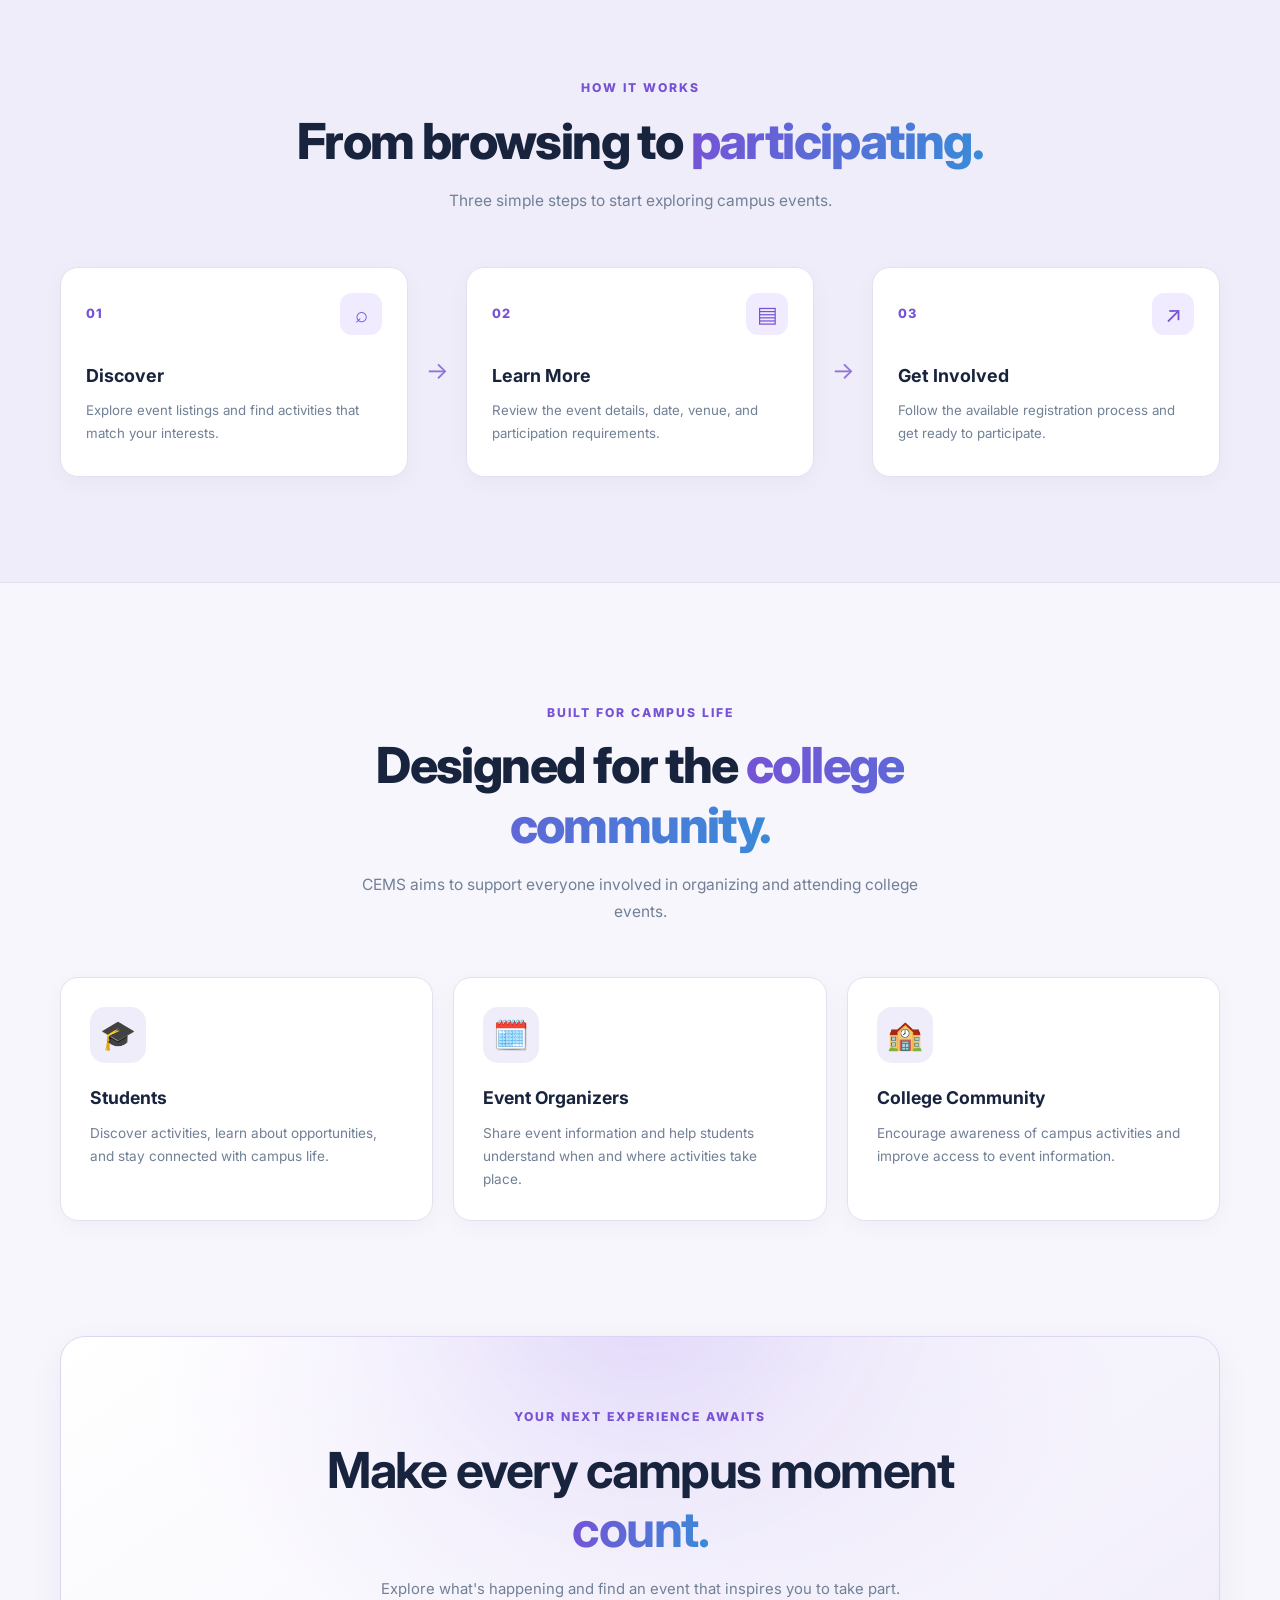
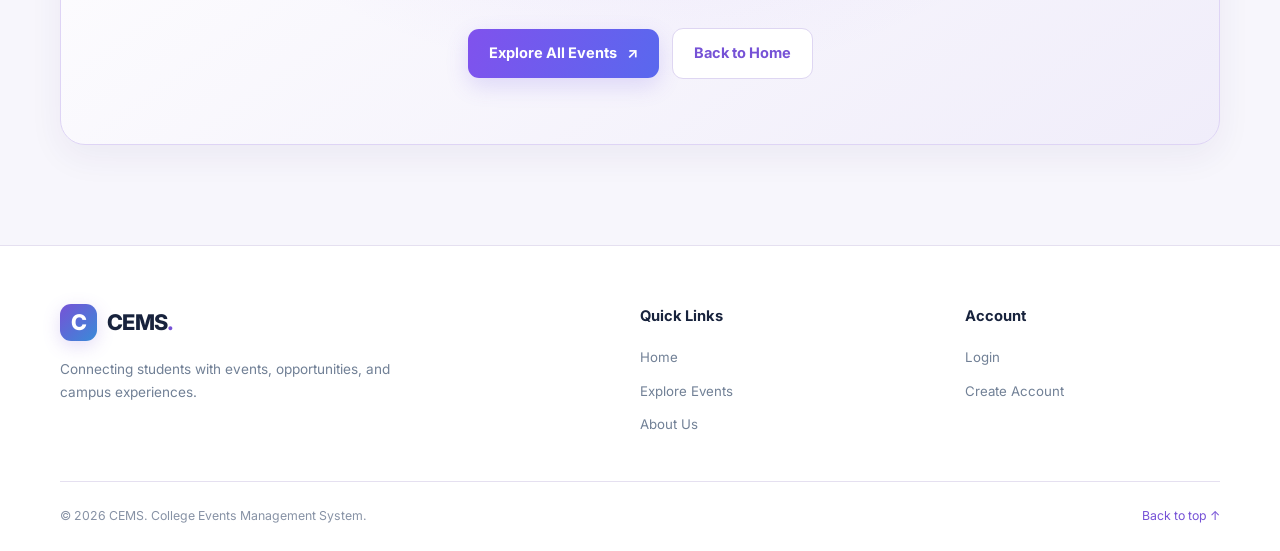
==== commit 4b5d1b6b: "Updated login to register" ====
--- a/frontend/about.html
+++ b/frontend/about.html
@@ -64,7 +64,7 @@
 
                 <p>
                     One platform for every event, every opportunity,
-                    and every unforgettable college moment.
+                    and every unforgettable moment.
                     Discover what's happening on campus with CEMS.
                 </p>
 
--- a/frontend/assets/css/about.css
+++ b/frontend/assets/css/about.css
@@ -1563,3 +1563,569 @@
         gap: 30px 15px;
     }
 }
+
+
+/* ========================================
+   CEMS ABOUT PAGE
+   LIGHT THEME OVERRIDES
+======================================== */
+
+:root {
+    --bg: #f7f6fc;
+    --surface: #ffffff;
+    --surface-light: #f0edfa;
+    --border: #e5e0f0;
+    --text: #18233d;
+    --muted: #718096;
+    --accent: #7652d6;
+    --accent-blue: #398bd8;
+    --radius: 18px;
+    --container: 1160px;
+}
+
+/* GLOBAL */
+
+body {
+    background: var(--bg);
+    color: var(--text);
+}
+
+::selection {
+    background: #7652d6;
+    color: #ffffff;
+}
+
+.gradient-text {
+    background: linear-gradient(100deg, #7652d6, #398bd8);
+    -webkit-background-clip: text;
+    background-clip: text;
+    color: transparent;
+}
+
+.section-label {
+    color: #7652d6;
+}
+
+.section-heading > p,
+.project-copy > p {
+    color: var(--muted);
+}
+
+/* NAVBAR */
+
+.navbar {
+    background: rgba(255, 255, 255, 0.94);
+    border-bottom: 1px solid var(--border);
+    box-shadow: 0 3px 18px rgba(35, 25, 70, 0.035);
+}
+
+.brand {
+    color: #18233d;
+}
+
+.brand-icon {
+    background: linear-gradient(135deg, #7652d6, #398bd8);
+    box-shadow: 0 5px 18px rgba(118, 82, 214, 0.2);
+}
+
+.brand-dot {
+    color: #7652d6;
+}
+
+.nav-links > a {
+    color: #65718a;
+}
+
+.nav-links > a:hover,
+.nav-links > a.active {
+    color: #7652d6;
+}
+
+.nav-links > a.active::after {
+    background: #7652d6;
+}
+
+.nav-links .nav-register {
+    color: #7652d6;
+    border-color: #d9cef7;
+    background: #f4f0ff;
+}
+
+.nav-links .nav-register:hover {
+    background: #ebe4ff;
+}
+
+.menu-toggle {
+    background: #ffffff;
+    border-color: var(--border);
+}
+
+.menu-toggle span {
+    background: #18233d;
+}
+
+/* BUTTONS */
+
+.btn-primary {
+    color: #ffffff;
+    background: linear-gradient(110deg, #8052ed, #5968ee);
+    box-shadow: 0 8px 22px rgba(108, 80, 230, 0.18);
+}
+
+.btn-primary:hover {
+    box-shadow: 0 12px 28px rgba(108, 80, 230, 0.27);
+}
+
+.btn-secondary {
+    color: #7652d6;
+    background: #ffffff;
+    border: 1px solid #ded6f2;
+}
+
+.btn-secondary:hover {
+    background: #f4f0ff;
+}
+
+/* HERO */
+
+.about-hero {
+    background: transparent;
+}
+
+.eyebrow {
+    color: #7652d6;
+    background: #f0ebff;
+    border-color: #ded4ff;
+}
+
+.status-dot,
+.live-badge span {
+    background: #22b981;
+    box-shadow: 0 0 10px rgba(34, 185, 129, 0.3);
+}
+
+.hero-content > p {
+    color: var(--muted);
+}
+
+.hero-note {
+    color: #68758d;
+}
+
+.note-icon {
+    color: #7652d6;
+}
+
+.hero-glow {
+    opacity: 0.09;
+}
+
+/* HERO VISUAL */
+
+.visual-orbit {
+    border-color: rgba(118, 82, 214, 0.18);
+}
+
+.orbit-two {
+    border-color: rgba(57, 139, 216, 0.15);
+}
+
+.visual-main-card {
+    background: linear-gradient(145deg, #ffffff, #f5f2fc);
+    border: 1px solid #e5ddf5;
+    box-shadow: 0 25px 65px rgba(44, 35, 80, 0.12);
+}
+
+.visual-main-card::before {
+    background: rgba(139, 92, 246, 0.13);
+}
+
+.mini-label {
+    color: #718096;
+}
+
+.live-badge {
+    color: #168653;
+}
+
+.visual-main-card h2 {
+    color: #18233d;
+}
+
+.visual-main-card > p {
+    color: var(--muted);
+}
+
+.visual-tags span {
+    color: #7652d6;
+    background: #f0ebff;
+    border-color: #e3d9ff;
+}
+
+.visual-card-bottom {
+    border-top-color: var(--border);
+}
+
+.bottom-icon {
+    background: #eaf4ff;
+    color: #398bd8;
+}
+
+.visual-card-bottom strong {
+    color: #18233d;
+}
+
+.visual-card-bottom small {
+    color: var(--muted);
+}
+
+.bottom-arrow {
+    color: #398bd8;
+}
+
+.floating-card {
+    background: rgba(255, 255, 255, 0.97);
+    border: 1px solid #e5e0f0;
+    box-shadow: 0 12px 35px rgba(35, 25, 70, 0.12);
+}
+
+.floating-icon.purple {
+    background: #f0ebff;
+    color: #7652d6;
+}
+
+.floating-icon.blue {
+    background: #eaf4ff;
+    color: #398bd8;
+}
+
+.floating-card strong {
+    color: #18233d;
+}
+
+.floating-card small {
+    color: var(--muted);
+}
+
+/* HIGHLIGHTS */
+
+.highlights {
+    background: #ffffff;
+    border-color: var(--border);
+    box-shadow: 0 8px 30px rgba(35, 25, 70, 0.045);
+}
+
+.highlight-item + .highlight-item {
+    border-left-color: var(--border);
+}
+
+.highlight-icon {
+    background: #f0ebff;
+    border-color: #e1d7ff;
+    color: #7652d6;
+}
+
+.highlight-item h3 {
+    color: #18233d;
+}
+
+.highlight-item p {
+    color: var(--muted);
+}
+
+/* PROJECT / ABOUT */
+
+.project-illustration {
+    background:
+        radial-gradient(circle at 20% 20%, rgba(139, 92, 246, 0.12), transparent 45%),
+        radial-gradient(circle at 90% 90%, rgba(56, 189, 248, 0.12), transparent 40%),
+        #f1edfb;
+    border-color: #e3dcf1;
+}
+
+.illustration-circle {
+    border-color: rgba(118, 82, 214, 0.18);
+}
+
+.circle-b {
+    border-color: rgba(57, 139, 216, 0.16);
+}
+
+.illustration-star {
+    color: #7652d6;
+    text-shadow: 0 0 25px rgba(118, 82, 214, 0.22);
+}
+
+.illustration-label {
+    color: #718096;
+}
+
+.illustration-content h3 {
+    color: #18233d;
+}
+
+.illustration-content p {
+    color: var(--muted);
+}
+
+.illustration-chip {
+    background: rgba(255, 255, 255, 0.95);
+    border-color: #e2dcef;
+    color: #4b5870;
+    box-shadow: 0 5px 18px rgba(35, 25, 70, 0.06);
+}
+
+.text-link {
+    color: #7652d6;
+}
+
+/* MISSION AND VISION */
+
+.purpose-section {
+    background:
+        radial-gradient(ellipse at 50% 0%, rgba(139, 92, 246, 0.07), transparent 55%),
+        #f0edfa;
+    border-color: var(--border);
+}
+
+.purpose-card,
+.vision-card {
+    background: #ffffff;
+    border-color: var(--border);
+    box-shadow: 0 8px 25px rgba(35, 25, 70, 0.04);
+}
+
+.mission-icon {
+    background: #f0ebff;
+    color: #7652d6;
+}
+
+.vision-icon {
+    background: #eaf4ff;
+    color: #398bd8;
+}
+
+.card-kicker {
+    color: #7652d6;
+}
+
+.purpose-card h3 {
+    color: #18233d;
+}
+
+.purpose-card p {
+    color: var(--muted);
+}
+
+.card-decoration {
+    color: rgba(118, 82, 214, 0.045);
+}
+
+/* FEATURES */
+
+.feature-card {
+    background: #ffffff;
+    border-color: var(--border);
+    box-shadow: 0 6px 22px rgba(35, 25, 70, 0.035);
+}
+
+.feature-card:hover {
+    background: #ffffff;
+    border-color: #cbbaf5;
+    box-shadow: 0 12px 28px rgba(80, 55, 140, 0.09);
+}
+
+.icon-purple {
+    background: #f0ebff;
+    color: #7652d6;
+}
+
+.icon-blue {
+    background: #eaf4ff;
+    color: #398bd8;
+}
+
+.icon-pink {
+    background: #fff0f7;
+    color: #d65b9c;
+}
+
+.icon-orange {
+    background: #fff3e8;
+    color: #df8735;
+}
+
+.icon-green {
+    background: #e9f9f1;
+    color: #168653;
+}
+
+.icon-violet {
+    background: #eef0ff;
+    color: #6875dc;
+}
+
+.feature-card h3 {
+    color: #18233d;
+}
+
+.feature-card p {
+    color: var(--muted);
+}
+
+.feature-number {
+    color: rgba(118, 82, 214, 0.13);
+}
+
+/* HOW IT WORKS */
+
+.how-section {
+    background: #f0edfa;
+    border-color: var(--border);
+}
+
+.step-card {
+    background: #ffffff;
+    border-color: var(--border);
+    box-shadow: 0 6px 22px rgba(35, 25, 70, 0.035);
+}
+
+.step-number {
+    color: #7652d6;
+}
+
+.step-icon {
+    color: #7652d6;
+    background: #f0ebff;
+}
+
+.step-card h3 {
+    color: #18233d;
+}
+
+.step-card p {
+    color: var(--muted);
+}
+
+.step-connector {
+    color: #9275d8;
+}
+
+/* AUDIENCE */
+
+.audience-card {
+    background: #ffffff;
+    border-color: var(--border);
+    box-shadow: 0 6px 22px rgba(35, 25, 70, 0.035);
+}
+
+.audience-card:hover {
+    border-color: #cbbaf5;
+    box-shadow: 0 10px 25px rgba(80, 55, 140, 0.07);
+}
+
+.audience-emoji {
+    background: #f0edfa;
+}
+
+.audience-card h3 {
+    color: #18233d;
+}
+
+.audience-card p {
+    color: var(--muted);
+}
+
+/* CTA */
+
+.cta-section {
+    background:
+        radial-gradient(ellipse at 50% 0%, rgba(139, 92, 246, 0.12), transparent 60%),
+        linear-gradient(145deg, #ffffff, #f0edfa);
+    border-color: #ded4f5;
+    box-shadow: 0 12px 35px rgba(50, 35, 100, 0.06);
+}
+
+.cta-content h2 {
+    color: #18233d;
+}
+
+.cta-content > p {
+    color: var(--muted);
+}
+
+.cta-glow {
+    opacity: 0.12;
+}
+
+/* FOOTER */
+
+.footer {
+    background: #ffffff;
+    border-top-color: var(--border);
+}
+
+.footer-brand p {
+    color: var(--muted);
+}
+
+.footer-links h4 {
+    color: #18233d;
+}
+
+.footer-links a {
+    color: #718096;
+}
+
+.footer-links a:hover,
+.footer-bottom a:hover {
+    color: #7652d6;
+}
+
+.footer-bottom {
+    border-top-color: var(--border);
+    color: #8792a5;
+}
+
+.footer-bottom a {
+    color: #7652d6;
+}
+
+/* MOBILE NAVIGATION */
+
+@media (max-width: 760px) {
+    .nav-links {
+        background: rgba(255, 255, 255, 0.99);
+        border-bottom-color: var(--border);
+        box-shadow: 0 20px 40px rgba(35, 25, 70, 0.12);
+    }
+
+    .nav-links > a {
+        color: #526079;
+        border-bottom-color: #eeeaf5;
+    }
+
+    .nav-links > a:hover,
+    .nav-links > a.active {
+        color: #7652d6;
+    }
+
+    .nav-links .nav-register {
+        background: #f4f0ff;
+        border-color: #ded4f5;
+    }
+
+    .highlight-item + .highlight-item {
+        border-top-color: var(--border);
+    }
+}
+
+/* ACCESSIBILITY */
+
+@media (prefers-reduced-motion: reduce) {
+    .reveal {
+        opacity: 1;
+        transform: none;
+    }
+}
+
